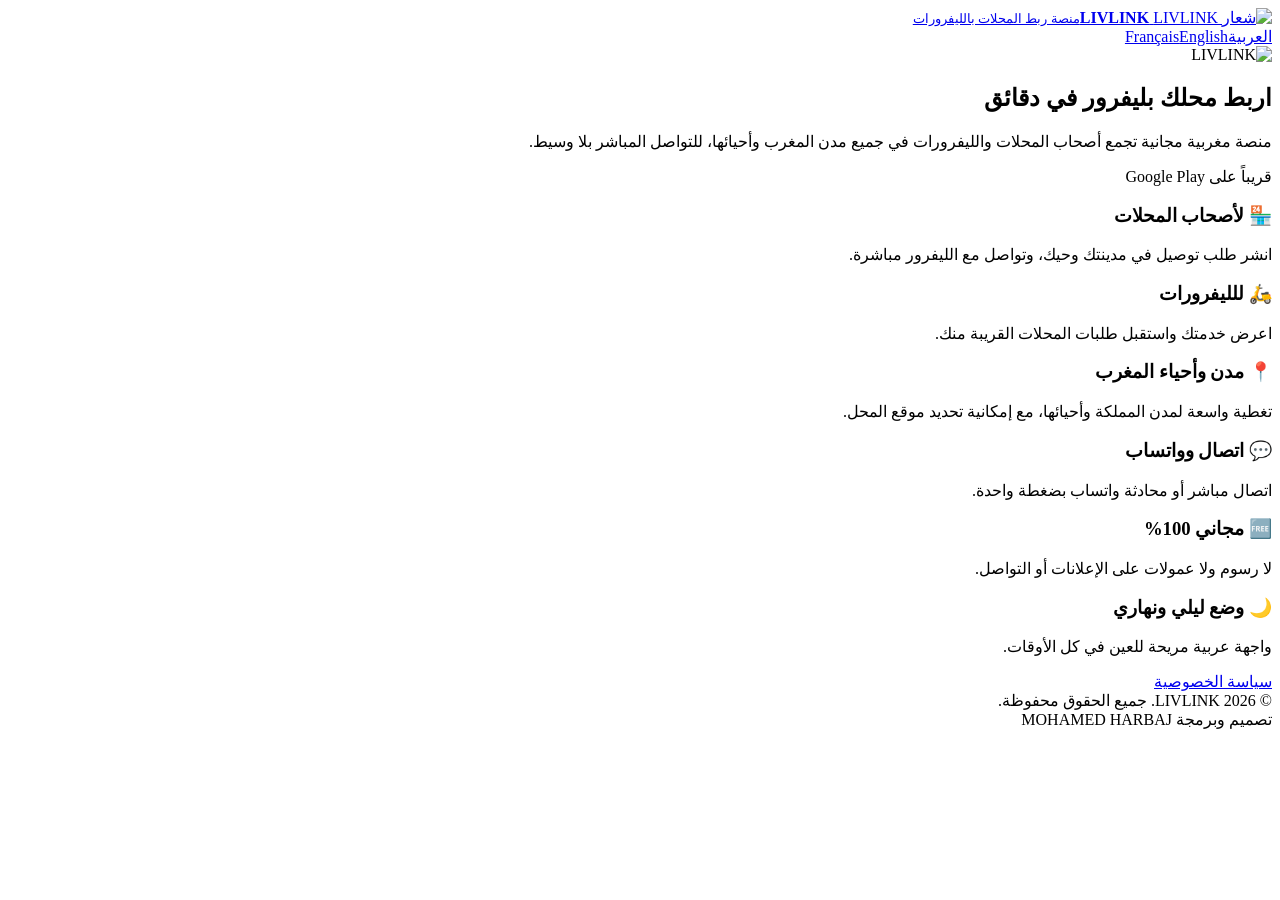
==== index.html @ 2a64c32b "Add files via upload" ====
<!doctype html>
<html lang="ar" dir="rtl">
<head>
  <meta charset="utf-8">
  <meta name="viewport" content="width=device-width, initial-scale=1">
  <meta name="theme-color" content="#0b1220">
  <title>LIVLINK – منصة ربط المحلات بالليفرورات</title>
  <meta name="description" content="LIVLINK منصة مغربية مجانية لربط أصحاب المحلات بالليفرورات في جميع مدن المغرب.">
  <link rel="icon" href="logo.png">
  <link rel="alternate" hreflang="ar" href="index.html">
  <link rel="alternate" hreflang="fr" href="index-fr.html">
  <link rel="alternate" hreflang="en" href="index-en.html">
  <link rel="alternate" hreflang="x-default" href="index.html">
  <link rel="stylesheet" href="style.css">
</head>
<body>
<header>
  <div class="wrap bar">
    <a class="brand" href="index.html">
      <img src="logo.png" alt="شعار LIVLINK">
      <span><b>LIVLINK</b><small>منصة ربط المحلات بالليفرورات</small></span>
    </a>
    <nav class="langs" aria-label="Language"><a href="index.html" class="on" aria-current="true" lang="ar">العربية</a><a href="index-fr.html" lang="fr">Français</a><a href="index-en.html" lang="en">English</a></nav>
  </div>
</header>

<main class="wrap">
  <section class="hero">
    <img class="big" src="logo.png" alt="LIVLINK">
    <h1>اربط محلك بليفرور في دقائق</h1>
    <p>منصة مغربية مجانية تجمع أصحاب المحلات والليفرورات في جميع مدن المغرب وأحيائها، للتواصل المباشر بلا وسيط.</p>
    <span class="btn soon">قريباً على Google Play</span>
  </section>

  <section class="features">
    <div class="card">
      <h3>🏪 لأصحاب المحلات</h3>
      <p>انشر طلب توصيل في مدينتك وحيك، وتواصل مع الليفرور مباشرة.</p>
    </div>
    <div class="card">
      <h3>🛵 للليفرورات</h3>
      <p>اعرض خدمتك واستقبل طلبات المحلات القريبة منك.</p>
    </div>
    <div class="card">
      <h3>📍 مدن وأحياء المغرب</h3>
      <p>تغطية واسعة لمدن المملكة وأحيائها، مع إمكانية تحديد موقع المحل.</p>
    </div>
    <div class="card">
      <h3>💬 اتصال وواتساب</h3>
      <p>اتصال مباشر أو محادثة واتساب بضغطة واحدة.</p>
    </div>
    <div class="card">
      <h3>🆓 مجاني 100%</h3>
      <p>لا رسوم ولا عمولات على الإعلانات أو التواصل.</p>
    </div>
    <div class="card">
      <h3>🌙 وضع ليلي ونهاري</h3>
      <p>واجهة عربية مريحة للعين في كل الأوقات.</p>
    </div>
  </section>
</main>

<footer>
  <div class="wrap">
    <a href="privacy.html">سياسة الخصوصية</a>
    <div>© 2026 LIVLINK. جميع الحقوق محفوظة.</div>
    <div>تصميم وبرمجة MOHAMED HARBAJ</div>
  </div>
</footer>

</body>
</html>
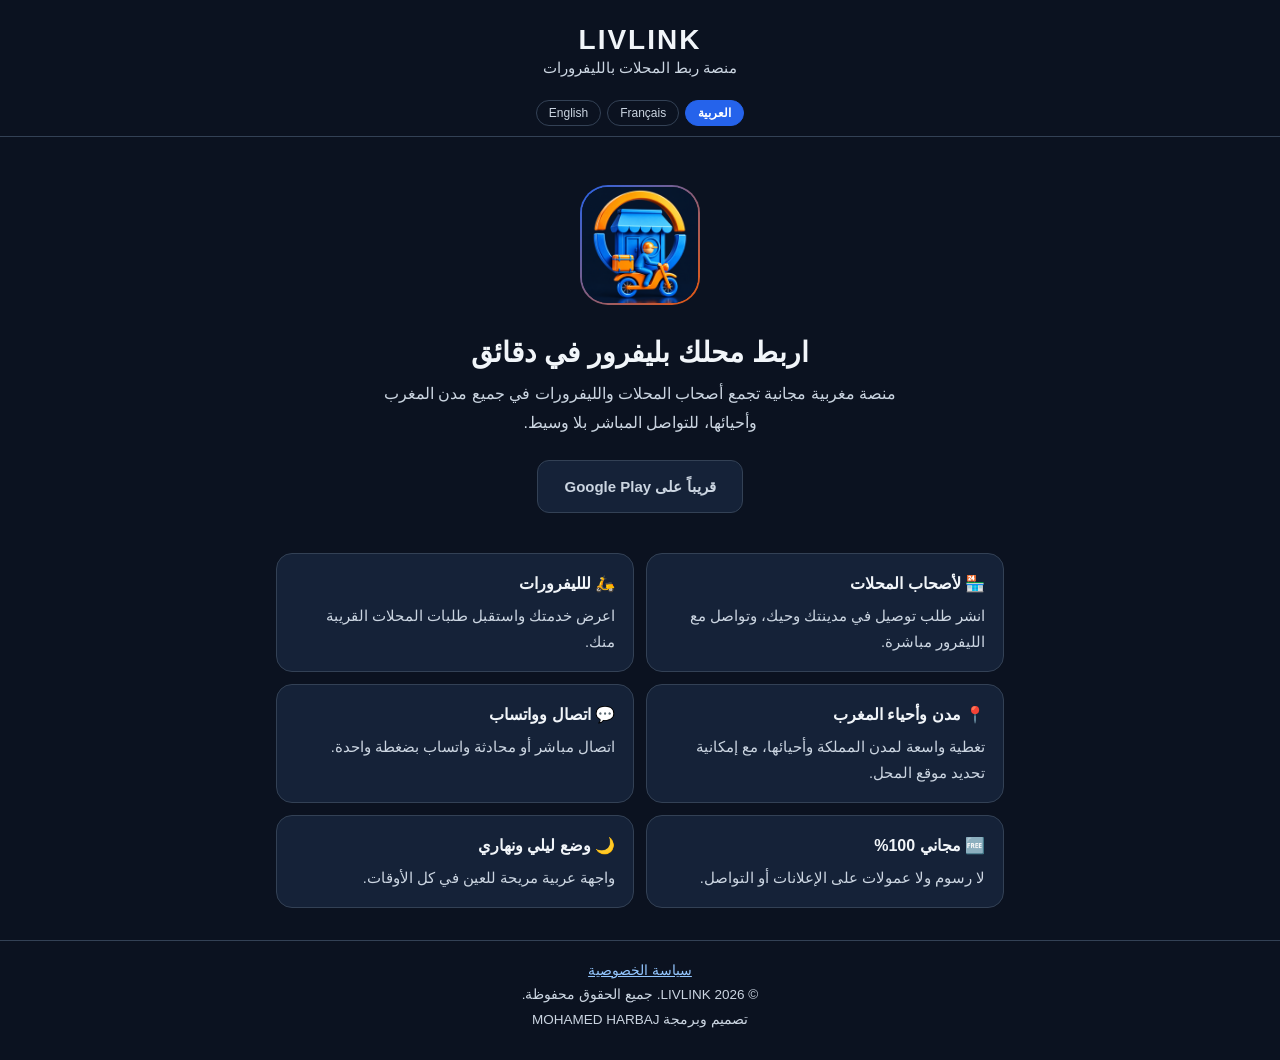
==== commit 08c894ca: "Update index.html" ====
--- a/index.html
+++ b/index.html
@@ -12,12 +12,72 @@
   <link rel="alternate" hreflang="en" href="index-en.html">
   <link rel="alternate" hreflang="x-default" href="index.html">
   <link rel="stylesheet" href="style.css">
+  <style>
+    /* ===== Compact centered header ===== */
+    header .bar{
+      display:flex;
+      flex-direction:column;
+      align-items:center;
+      justify-content:center;
+      gap:8px;
+      padding:10px 16px !important;
+      min-height:0 !important;
+      height:auto !important;
+      text-align:center;
+    }
+    header .brand{
+      display:flex;
+      flex-direction:column;
+      align-items:center;
+      justify-content:center;
+      width:100%;
+      gap:0;
+      text-align:center;
+    }
+    header .brand span{
+      display:flex;
+      flex-direction:column;
+      align-items:center;
+      justify-content:center;
+      gap:2px;
+      text-align:center;
+      width:100%;
+    }
+    header .brand b{
+      display:block;
+      font-size:28px;
+      line-height:1.15;
+      letter-spacing:2px;
+      margin:0;
+    }
+    header .brand small{
+      display:block;
+      font-size:15px;
+      line-height:1.3;
+      margin:0;
+    }
+    header .langs{
+      display:flex;
+      flex-wrap:nowrap;
+      justify-content:center;
+      align-items:center;
+      gap:6px;
+      margin:0;
+      width:100%;
+    }
+    header .langs a{
+      font-size:12px !important;
+      line-height:1.4 !important;
+      padding:4px 12px !important;
+      min-height:0 !important;
+      height:auto !important;
+    }
+  </style>
 </head>
 <body>
 <header>
   <div class="wrap bar">
     <a class="brand" href="index.html">
-      <img src="logo.png" alt="شعار LIVLINK">
       <span><b>LIVLINK</b><small>منصة ربط المحلات بالليفرورات</small></span>
     </a>
     <nav class="langs" aria-label="Language"><a href="index.html" class="on" aria-current="true" lang="ar">العربية</a><a href="index-fr.html" lang="fr">Français</a><a href="index-en.html" lang="en">English</a></nav>
--- a/style.css
+++ b/style.css
@@ -0,0 +1,149 @@
+:root {
+  --navy: #0b1220;
+  --navy-2: #152238;
+  --line: #334155;
+  --text: #f1f5f9;
+  --muted: #cbd5e1;
+  --blue: #2563eb;
+  --orange: #ea580c;
+}
+
+* { box-sizing: border-box; }
+
+html { scroll-behavior: smooth; }
+
+body {
+  margin: 0;
+  background: var(--navy);
+  color: var(--text);
+  font-family: "Segoe UI", Tahoma, "Noto Sans Arabic", Arial, sans-serif;
+  line-height: 1.8;
+  -webkit-text-size-adjust: 100%;
+}
+
+a { color: #93c5fd; }
+
+.wrap {
+  width: 100%;
+  max-width: 760px;
+  margin: 0 auto;
+  padding: 0 16px;
+}
+
+/* ---------- header ---------- */
+header {
+  border-bottom: 1px solid var(--line);
+  background: var(--navy);
+}
+.brand {
+  display: flex;
+  align-items: center;
+  gap: 12px;
+  padding: 14px 0;
+  text-decoration: none;
+  color: var(--text);
+}
+.brand img {
+  width: 48px;
+  height: 48px;
+  border-radius: 14px;
+  border: 1.5px solid transparent;
+  background:
+    linear-gradient(var(--navy), var(--navy)) padding-box,
+    linear-gradient(135deg, var(--blue), var(--orange)) border-box;
+}
+.brand b { font-size: 20px; letter-spacing: 1.5px; }
+.brand small { display: block; font-size: 12.5px; color: var(--muted); letter-spacing: 0; }
+
+/* ---------- hero ---------- */
+.hero { text-align: center; padding: 48px 0 32px; }
+.hero img.big {
+  width: 120px;
+  height: 120px;
+  border-radius: 28px;
+  border: 2px solid transparent;
+  background:
+    linear-gradient(var(--navy), var(--navy)) padding-box,
+    linear-gradient(135deg, var(--blue), var(--orange)) border-box;
+}
+.hero h1 { font-size: 28px; margin: 18px 0 8px; line-height: 1.4; }
+.hero p { color: var(--muted); margin: 0 auto 22px; max-width: 520px; font-size: 16px; }
+
+.btn {
+  display: inline-block;
+  padding: 12px 26px;
+  border-radius: 12px;
+  font-weight: 700;
+  font-size: 15px;
+  text-decoration: none;
+  color: #fff;
+  background: var(--blue);
+}
+.btn.soon {
+  background: var(--navy-2);
+  border: 1px solid var(--line);
+  color: var(--muted);
+  cursor: default;
+}
+
+/* ---------- features ---------- */
+.features {
+  display: grid;
+  grid-template-columns: 1fr;
+  gap: 12px;
+  padding: 8px 0 32px;
+}
+@media (min-width: 560px) { .features { grid-template-columns: 1fr 1fr; } }
+.card {
+  background: var(--navy-2);
+  border: 1px solid var(--line);
+  border-radius: 16px;
+  padding: 16px 18px;
+}
+.card h3 { margin: 0 0 4px; font-size: 16px; }
+.card p { margin: 0; color: var(--muted); font-size: 14.5px; }
+
+/* ---------- policy ---------- */
+.doc { padding: 28px 0 40px; }
+.doc h1 { font-size: 26px; margin: 0 0 6px; }
+.doc .meta { color: var(--muted); font-size: 13.5px; margin-bottom: 20px; }
+.doc h2 {
+  font-size: 18px;
+  margin: 28px 0 6px;
+  padding-inline-start: 10px;
+  border-inline-start: 4px solid var(--orange);
+}
+.doc p, .doc li { color: var(--text); font-size: 15.5px; }
+.doc ul { padding-inline-start: 22px; margin: 6px 0; }
+.note {
+  background: var(--navy-2);
+  border: 1px solid var(--line);
+  border-radius: 12px;
+  padding: 12px 16px;
+  color: var(--muted);
+  font-size: 14.5px;
+}
+
+/* ---------- footer ---------- */
+footer {
+  border-top: 1px solid var(--line);
+  padding: 18px 0 28px;
+  text-align: center;
+  color: var(--muted);
+  font-size: 13.5px;
+}
+footer a { margin: 0 8px; }
+
+/* ---------- language switcher ---------- */
+.bar { display: flex; align-items: center; justify-content: space-between; gap: 12px; flex-wrap: wrap; }
+.langs { display: flex; gap: 6px; }
+.langs a {
+  font-size: 13px;
+  text-decoration: none;
+  color: var(--muted);
+  border: 1px solid var(--line);
+  border-radius: 999px;
+  padding: 3px 11px;
+  line-height: 1.6;
+}
+.langs a.on { background: var(--blue); border-color: var(--blue); color: #fff; font-weight: 700; }
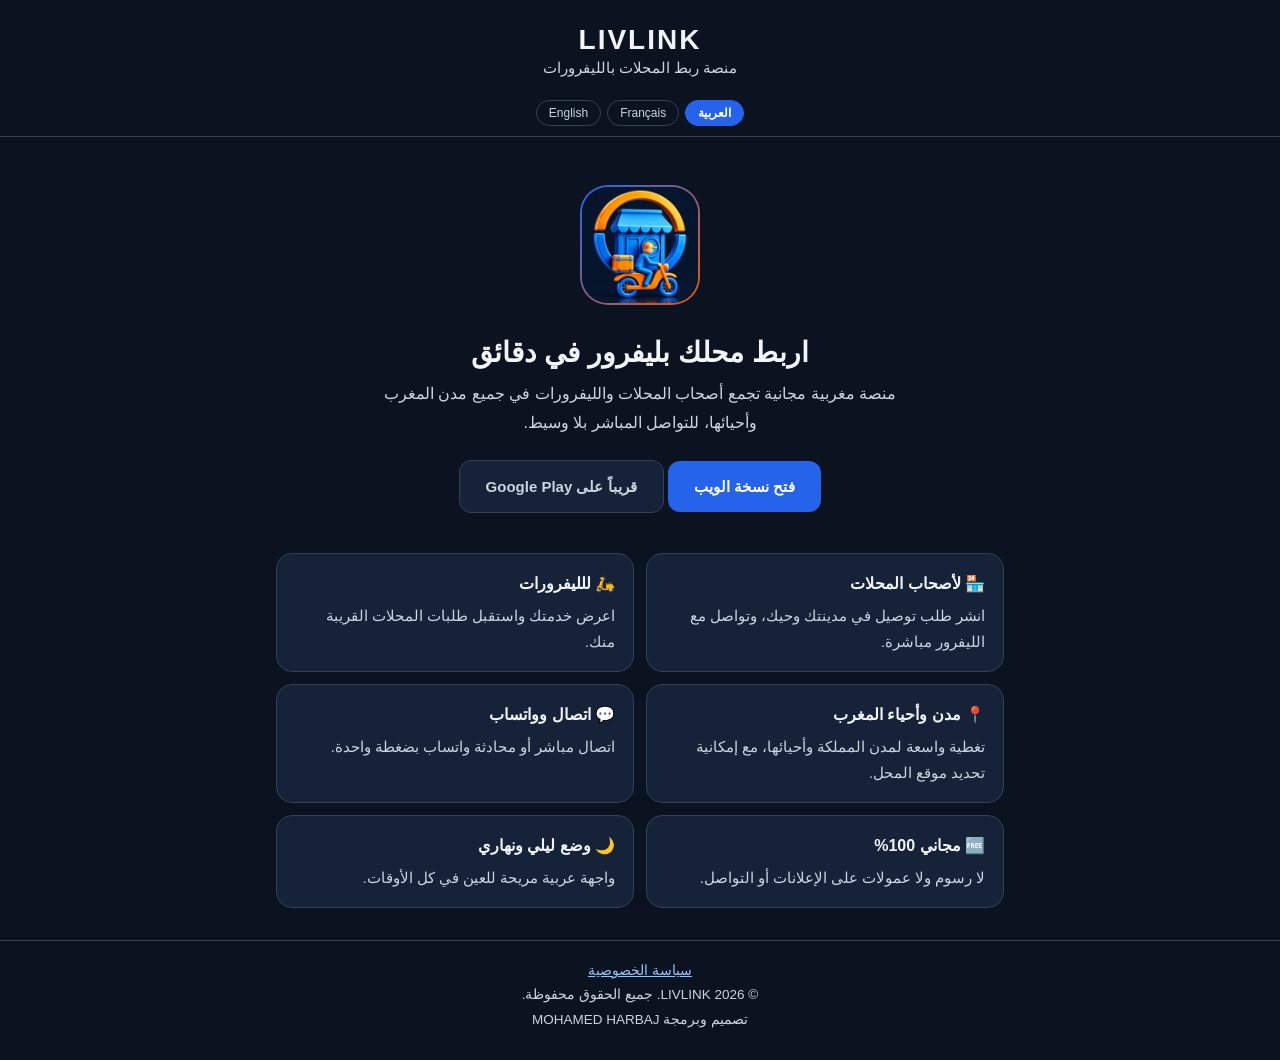
==== commit 5c8cb33b: "Add files via upload" ====
--- a/index.html
+++ b/index.html
@@ -89,6 +89,7 @@
     <img class="big" src="logo.png" alt="LIVLINK">
     <h1>اربط محلك بليفرور في دقائق</h1>
     <p>منصة مغربية مجانية تجمع أصحاب المحلات والليفرورات في جميع مدن المغرب وأحيائها، للتواصل المباشر بلا وسيط.</p>
+    <a class="btn" href="https://livlink-ma.netlify.app/ar">فتح نسخة الويب</a>
     <span class="btn soon">قريباً على Google Play</span>
   </section>
 
